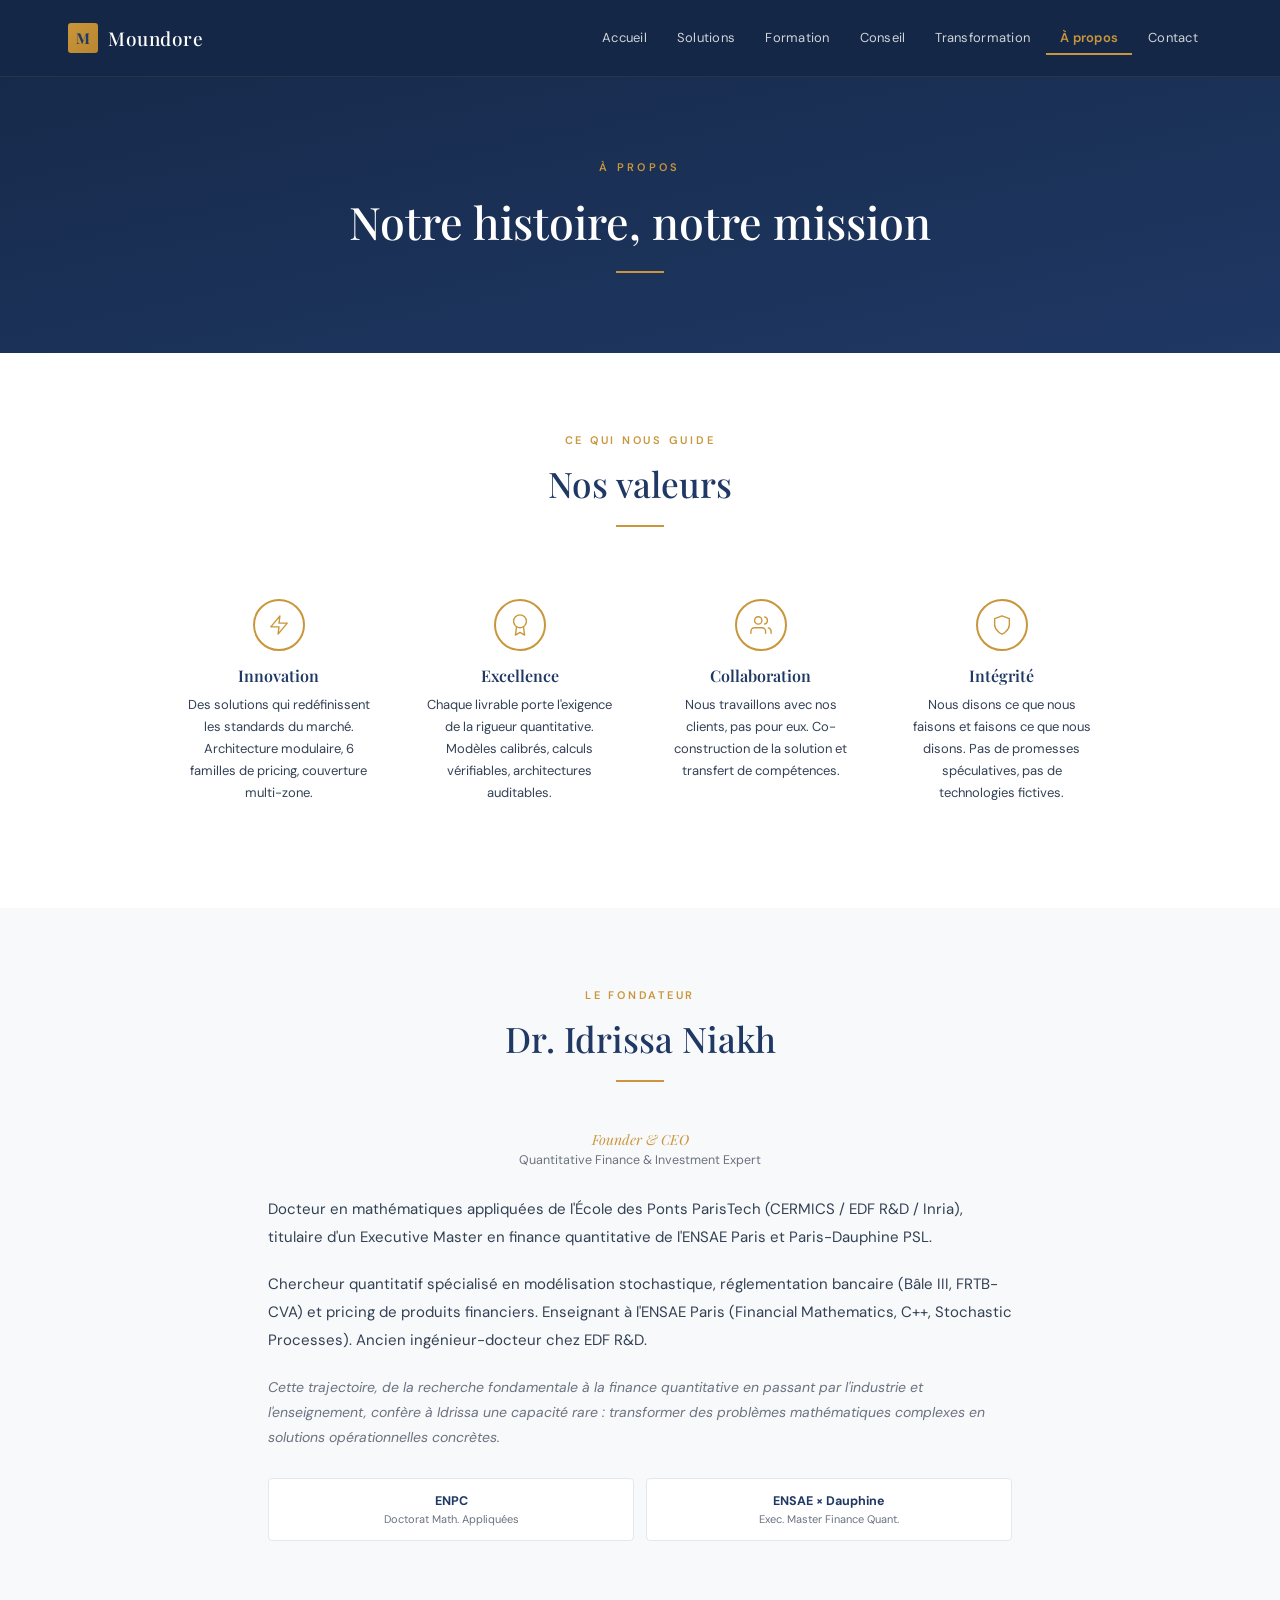
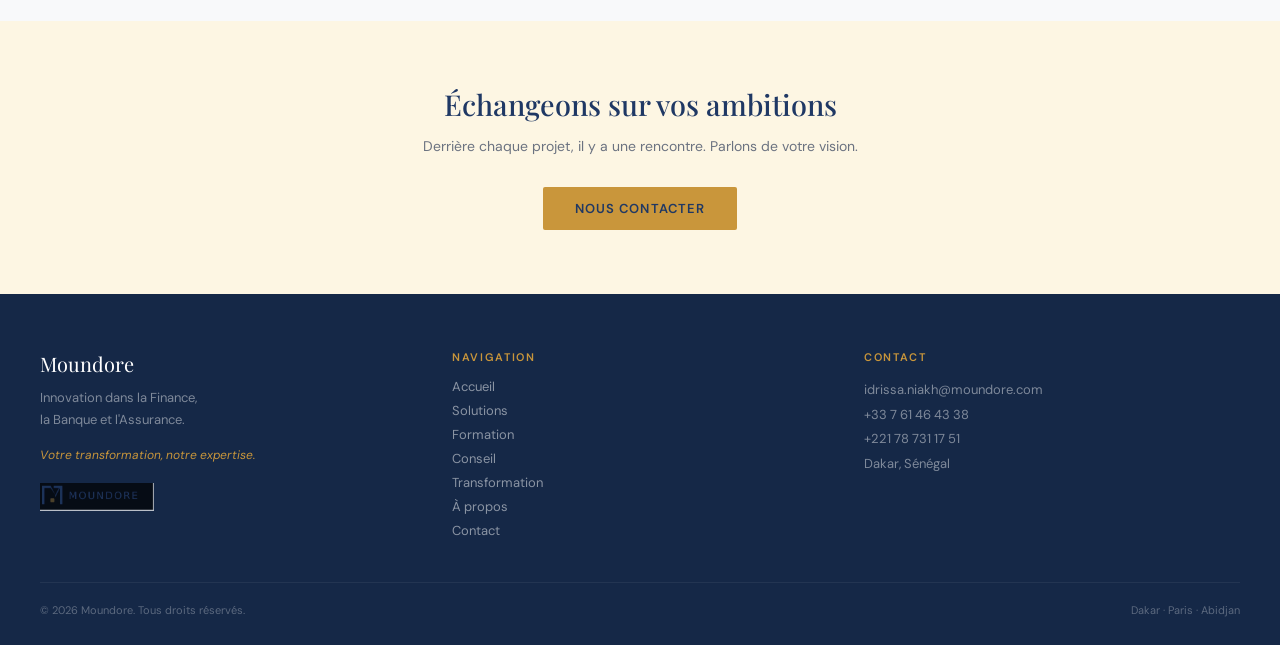
==== apropos.html @ 8e3f872c "Site complet Moundore v1.0" ====
<!DOCTYPE html>
<html lang="fr">
<head>
  <meta charset="UTF-8">
  <meta name="viewport" content="width=device-width, initial-scale=1.0">
  <title>À propos · Moundore</title>
  <meta name="description" content="Moundore : Innovation, Excellence, Collaboration, Intégrité. Fondée par le Dr. Idrissa Niakh, expert en finance quantitative.">
  <link rel="icon" type="image/png" href="assets/moundore_icon.png">
  <link rel="stylesheet" href="css/style.css">
</head>
<body>

<nav class="nav nav--solid"><div class="nav__inner"><a href="index.html" class="nav__logo"><div class="nav__m">M</div><span class="nav__name">Moundore</span></a><div class="nav__links"><a href="index.html" class="nav__link">Accueil</a><a href="solutions.html" class="nav__link">Solutions</a><a href="formation.html" class="nav__link">Formation</a><a href="conseil.html" class="nav__link">Conseil</a><a href="transformation.html" class="nav__link">Transformation</a><a href="apropos.html" class="nav__link nav__link--active">À propos</a><a href="contact.html" class="nav__link">Contact</a></div><button class="nav__hamburger" aria-label="Menu">☰</button></div><div class="nav__mobile" style="display:none"><a href="index.html" class="nav__mobile-link">Accueil</a><a href="solutions.html" class="nav__mobile-link">Solutions</a><a href="formation.html" class="nav__mobile-link">Formation</a><a href="conseil.html" class="nav__mobile-link">Conseil</a><a href="transformation.html" class="nav__mobile-link">Transformation</a><a href="apropos.html" class="nav__mobile-link nav__mobile-link--active">À propos</a><a href="contact.html" class="nav__mobile-link">Contact</a></div></nav>

<section class="page-hero">
  <div class="reveal"><div class="page-hero__label">À propos</div></div>
  <div class="reveal reveal--d1"><h1 class="page-hero__title">Notre histoire, notre mission</h1></div>
  <div class="reveal reveal--d2"><div class="gold-line"></div></div>
</section>

<!-- VALEURS -->
<section class="section section--white">
  <div class="container--md">
    <div class="reveal"><div class="sh sh--center"><div class="sh__label">Ce qui nous guide</div><h2 class="sh__title">Nos valeurs</h2><div class="sh__line"></div></div></div>
    <div class="grid grid--valeurs">
      <div class="reveal"><div class="valeur"><div class="valeur__circle"><svg viewBox="0 0 24 24" fill="none" stroke="currentColor" stroke-width="1.5" stroke-linecap="round" stroke-linejoin="round"><polygon points="13 2 3 14 12 14 11 22 21 10 12 10 13 2"/></svg></div><h3 class="valeur__name">Innovation</h3><p class="valeur__text">Des solutions qui redéfinissent les standards du marché. Architecture modulaire, 6 familles de pricing, couverture multi-zone.</p></div></div>
      <div class="reveal reveal--d1"><div class="valeur"><div class="valeur__circle"><svg viewBox="0 0 24 24" fill="none" stroke="currentColor" stroke-width="1.5" stroke-linecap="round" stroke-linejoin="round"><circle cx="12" cy="8" r="7"/><polyline points="8.21 13.89 7 23 12 20 17 23 15.79 13.88"/></svg></div><h3 class="valeur__name">Excellence</h3><p class="valeur__text">Chaque livrable porte l'exigence de la rigueur quantitative. Modèles calibrés, calculs vérifiables, architectures auditables.</p></div></div>
      <div class="reveal reveal--d2"><div class="valeur"><div class="valeur__circle"><svg viewBox="0 0 24 24" fill="none" stroke="currentColor" stroke-width="1.5" stroke-linecap="round" stroke-linejoin="round"><path d="M17 21v-2a4 4 0 00-4-4H5a4 4 0 00-4 4v2"/><circle cx="9" cy="7" r="4"/><path d="M23 21v-2a4 4 0 00-3-3.87M16 3.13a4 4 0 010 7.75"/></svg></div><h3 class="valeur__name">Collaboration</h3><p class="valeur__text">Nous travaillons avec nos clients, pas pour eux. Co-construction de la solution et transfert de compétences.</p></div></div>
      <div class="reveal reveal--d3"><div class="valeur"><div class="valeur__circle"><svg viewBox="0 0 24 24" fill="none" stroke="currentColor" stroke-width="1.5" stroke-linecap="round" stroke-linejoin="round"><path d="M12 22s8-4 8-10V5l-8-3-8 3v7c0 6 8 10 8 10z"/></svg></div><h3 class="valeur__name">Intégrité</h3><p class="valeur__text">Nous disons ce que nous faisons et faisons ce que nous disons. Pas de promesses spéculatives, pas de technologies fictives.</p></div></div>
    </div>
  </div>
</section>

<!-- FONDATEUR -->
<section class="section section--off-white">
  <div class="container--sm">
    <div class="reveal"><div class="sh sh--center"><div class="sh__label">Le fondateur</div><h2 class="sh__title">Dr. Idrissa Niakh</h2><div class="sh__line"></div></div></div>
    <div class="reveal reveal--d1 text-center mb-28">
      <div class="founder__role">Founder & CEO</div>
      <div class="founder__sub">Quantitative Finance & Investment Expert</div>
    </div>
    <div class="reveal reveal--d2">
      <p class="text-body mb-20">Docteur en mathématiques appliquées de l'École des Ponts ParisTech (CERMICS / EDF R&D / Inria), titulaire d'un Executive Master en finance quantitative de l'ENSAE Paris et Paris-Dauphine PSL.</p>
    </div>
    <div class="reveal reveal--d3">
      <p class="text-body mb-20">Chercheur quantitatif spécialisé en modélisation stochastique, réglementation bancaire (Bâle III, FRTB-CVA) et pricing de produits financiers. Enseignant à l'ENSAE Paris (Financial Mathematics, C++, Stochastic Processes). Ancien ingénieur-docteur chez EDF R&D.</p>
    </div>
    <div class="reveal reveal--d4">
      <p class="text-body--sm text-italic mb-28">Cette trajectoire, de la recherche fondamentale à la finance quantitative en passant par l'industrie et l'enseignement, confère à Idrissa une capacité rare : transformer des problèmes mathématiques complexes en solutions opérationnelles concrètes.</p>
    </div>
    <div class="reveal reveal--d5">
      <div class="grid grid--credentials">
        <div class="cred-box"><div class="cred-box__label">ENPC</div><div class="cred-box__detail">Doctorat Math. Appliquées</div></div>
        <div class="cred-box"><div class="cred-box__label">ENSAE × Dauphine</div><div class="cred-box__detail">Exec. Master Finance Quant.</div></div>
      </div>
    </div>
  </div>
</section>

<!-- CTA -->
<section class="cta-band"><div class="reveal"><h2 class="cta-band__title">Échangeons sur vos ambitions</h2><p class="cta-band__text">Derrière chaque projet, il y a une rencontre. Parlons de votre vision.</p><a href="contact.html" class="btn btn--gold">Nous contacter</a></div></section>

<footer class="footer"><div class="footer__grid"><div><div class="footer__brand">Moundore</div><p class="footer__desc">Innovation dans la Finance,<br>la Banque et l'Assurance.</p><div class="footer__tagline">Votre transformation, notre expertise.</div><div class="footer__logo"><img src="assets/moundore_logo.png" alt="Moundore"></div></div><div><div class="footer__heading">Navigation</div><a href="index.html" class="footer__link">Accueil</a><a href="solutions.html" class="footer__link">Solutions</a><a href="formation.html" class="footer__link">Formation</a><a href="conseil.html" class="footer__link">Conseil</a><a href="transformation.html" class="footer__link">Transformation</a><a href="apropos.html" class="footer__link">À propos</a><a href="contact.html" class="footer__link">Contact</a></div><div><div class="footer__heading">Contact</div><p class="footer__contact">idrissa.niakh@moundore.com<br>+33 7 61 46 43 38<br>+221 78 731 17 51<br>Dakar, Sénégal</p></div></div><div class="footer__bottom"><span>© 2026 Moundore. Tous droits réservés.</span><span>Dakar · Paris · Abidjan</span></div></footer>

<script src="js/main.js"></script>
</body>
</html>
---- css/style.css ----
/* ═══════════════════════════════════════
   MOUNDORE — www.moundore.com
   Production CSS v1.0
   ═══════════════════════════════════════ */

@import url('https://fonts.googleapis.com/css2?family=DM+Sans:ital,wght@0,300;0,400;0,500;0,600;0,700;1,400&family=Playfair+Display:ital,wght@0,400;0,500;0,600;0,700;1,400&display=swap');

/* ─── Variables ─── */
:root {
  --navy: #1F3864;
  --navy-dark: #152847;
  --navy-light: #2A4A7F;
  --accent: #2E75B6;
  --gold: #C9963B;
  --gold-light: #FDF6E3;
  --gold-hover: #B8862F;
  --white: #FFFFFF;
  --off-white: #F8F9FA;
  --grey: #6B7280;
  --grey-light: #E5E7EB;
  --text: #334155;
  --font-display: 'Playfair Display', Georgia, serif;
  --font-body: 'DM Sans', 'Segoe UI', system-ui, sans-serif;
}

/* ─── Reset ─── */
*, *::before, *::after { margin: 0; padding: 0; box-sizing: border-box; }
html { scroll-behavior: smooth; }
body {
  font-family: var(--font-body);
  color: var(--navy);
  background: var(--white);
  -webkit-font-smoothing: antialiased;
  -moz-osx-font-smoothing: grayscale;
}
img { max-width: 100%; display: block; }
a { text-decoration: none; color: inherit; }
button { font-family: var(--font-body); }

/* ─── Layout ─── */
.container { max-width: 1200px; margin: 0 auto; padding: 0 28px; }
.container--sm { max-width: 800px; margin: 0 auto; padding: 0 28px; }
.container--md { max-width: 1000px; margin: 0 auto; padding: 0 28px; }
.container--lg { max-width: 1100px; margin: 0 auto; padding: 0 28px; }

/* ─── Navbar ─── */
.nav {
  position: fixed; top: 0; left: 0; right: 0; z-index: 1000;
  background: rgba(31,56,100,0);
  backdrop-filter: none;
  transition: all 0.4s ease;
  border-bottom: 1px solid transparent;
}
.nav--scrolled, .nav--solid {
  background: rgba(21,40,71,0.97);
  backdrop-filter: blur(12px);
  border-bottom: 1px solid rgba(201,150,59,0.12);
}
.nav__inner {
  max-width: 1200px; margin: 0 auto; padding: 0 28px;
  display: flex; align-items: center; justify-content: space-between;
  height: 76px; transition: height 0.3s ease;
}
.nav--scrolled .nav__inner { height: 60px; }
.nav__logo {
  display: flex; align-items: center; gap: 10px;
  cursor: pointer; text-decoration: none;
}
.nav__m {
  width: 30px; height: 30px;
  background: linear-gradient(135deg, var(--gold), var(--gold-hover));
  border-radius: 3px;
  display: flex; align-items: center; justify-content: center;
  font-size: 15px; font-weight: 700; color: var(--navy);
  font-family: var(--font-display);
}
.nav__name {
  font-family: var(--font-display); font-size: 19px; font-weight: 500;
  color: var(--white); letter-spacing: 0.03em;
}
.nav__links { display: flex; gap: 2px; align-items: center; }
.nav__link {
  background: none; border: none; cursor: pointer;
  padding: 7px 14px; font-size: 13px; font-weight: 400;
  color: rgba(255,255,255,0.8);
  font-family: var(--font-body); letter-spacing: 0.02em;
  border-bottom: 2px solid transparent;
  transition: all 0.3s ease;
}
.nav__link:hover { color: var(--white); }
.nav__link--active { font-weight: 600; color: var(--gold); border-bottom-color: var(--gold); }
.nav__hamburger {
  display: none; background: none; border: none;
  cursor: pointer; color: var(--white); font-size: 22px; padding: 8px;
}
.nav__mobile {
  position: fixed; top: 60px; left: 0; right: 0; bottom: 0;
  background: var(--navy-dark); z-index: 999;
  display: flex; flex-direction: column; align-items: center;
  justify-content: center; gap: 24px;
}
.nav__mobile-link {
  background: none; border: none; font-size: 20px;
  color: var(--white); font-family: var(--font-display); cursor: pointer;
}
.nav__mobile-link--active { color: var(--gold); }

/* ─── Scroll Reveal ─── */
.reveal {
  opacity: 0; transform: translateY(28px);
  transition: opacity 0.7s cubic-bezier(.22,1,.36,1), transform 0.7s cubic-bezier(.22,1,.36,1);
}
.reveal--visible { opacity: 1; transform: translateY(0); }
.reveal--d1 { transition-delay: 0.07s; }
.reveal--d2 { transition-delay: 0.14s; }
.reveal--d3 { transition-delay: 0.21s; }
.reveal--d4 { transition-delay: 0.28s; }
.reveal--d5 { transition-delay: 0.35s; }
.reveal--d6 { transition-delay: 0.42s; }

/* ─── Section ─── */
.section { padding: 80px 28px; }
.section--navy { background: linear-gradient(168deg, var(--navy), var(--navy-dark)); }
.section--off-white { background: var(--off-white); }
.section--white { background: var(--white); }
.section--gold-light { background: var(--gold-light); }

/* ─── Section Head ─── */
.sh { margin-bottom: 48px; }
.sh--center { text-align: center; }
.sh--left { text-align: left; }
.sh__label {
  font-size: 11px; font-weight: 600; letter-spacing: 0.25em;
  text-transform: uppercase; color: var(--gold); margin-bottom: 14px;
}
.sh__title {
  font-family: var(--font-display);
  font-size: clamp(1.5rem, 3vw, 2.2rem);
  font-weight: 500; color: var(--navy);
  margin: 0 0 18px; line-height: 1.3;
}
.sh--light .sh__title { color: var(--white); }
.sh__line { width: 48px; height: 2px; background: var(--gold); }
.sh--center .sh__line { margin: 0 auto; }

/* ─── Gold Line ─── */
.gold-line { width: 48px; height: 2px; background: var(--gold); margin: 0 auto; }

/* ─── Button ─── */
.btn {
  display: inline-block; padding: 13px 32px;
  font-size: 13px; font-weight: 600; font-family: var(--font-body);
  letter-spacing: 0.08em; text-transform: uppercase;
  border-radius: 2px; cursor: pointer;
  transition: all 0.3s ease; border: none;
  text-align: center;
}
.btn:hover { transform: translateY(-1px); box-shadow: 0 4px 20px rgba(201,150,59,0.2); }
.btn--gold { background: var(--gold); color: var(--navy); }
.btn--gold:hover { background: var(--gold-hover); }
.btn--outline { background: transparent; color: var(--white); border: 1.5px solid var(--gold); }
.btn--navy { background: transparent; color: var(--navy); border: 1.5px solid var(--navy); }
.btn--full { width: 100%; }

/* ─── Grid ─── */
.grid { display: grid; gap: 20px; }
.grid--4 { grid-template-columns: repeat(auto-fit, minmax(240px, 1fr)); }
.grid--3 { grid-template-columns: repeat(auto-fit, minmax(280px, 1fr)); }
.grid--3sm { grid-template-columns: repeat(auto-fit, minmax(250px, 1fr)); }
.grid--2 { grid-template-columns: 1fr 1fr; gap: 56px; }
.grid--2eq { grid-template-columns: 1fr 1fr; gap: 16px; }
.grid--zones { grid-template-columns: repeat(auto-fit, minmax(200px, 1fr)); gap: 16px; }
.grid--parcours { grid-template-columns: repeat(auto-fit, minmax(240px, 1fr)); gap: 14px; }
.grid--6blocs { grid-template-columns: repeat(auto-fit, minmax(320px, 1fr)); gap: 18px; }
.grid--services { grid-template-columns: repeat(auto-fit, minmax(240px, 1fr)); gap: 16px; }
.grid--pipeline { grid-template-columns: repeat(auto-fit, minmax(170px, 1fr)); gap: 0; }
.grid--process { grid-template-columns: repeat(auto-fit, minmax(190px, 1fr)); gap: 0; }
.grid--stats { grid-template-columns: repeat(auto-fit, minmax(130px, 1fr)); gap: 36px; }
.grid--clients { grid-template-columns: repeat(auto-fit, minmax(200px, 1fr)); gap: 16px; }
.grid--valeurs { grid-template-columns: repeat(auto-fit, minmax(220px, 1fr)); gap: 20px; }
.grid--credentials { grid-template-columns: repeat(auto-fit, minmax(130px, 1fr)); gap: 12px; }
.grid--contact { grid-template-columns: 1fr 1fr; gap: 56px; }
.grid--align-center { align-items: center; }
.grid--align-end { align-items: end; }

/* ─── Card ─── */
.card {
  background: var(--white); border-radius: 4px; padding: 32px 24px;
  border: 1px solid var(--grey-light);
  height: 100%; display: flex; flex-direction: column;
  transition: all 0.3s ease;
}
.card:hover { border-color: var(--gold); box-shadow: 0 12px 40px rgba(31,56,100,0.1); transform: translateY(-4px); }
.card--clickable { cursor: pointer; }
.card--offwhite { background: var(--off-white); border: none; }
.card--left-gold { border-left: 3px solid var(--gold); background: var(--off-white); border-top: none; border-right: none; border-bottom: none; }
.card--top-gold { border-top: 3px solid var(--gold); background: var(--off-white); border-left: none; border-right: none; border-bottom: none; }
.card--center { text-align: center; }
.card__icon { margin-bottom: 14px; color: var(--gold); width: 28px; height: 28px; }
.card__icon--inline { display: flex; align-items: center; gap: 10px; margin-bottom: 12px; }
.card__icon--inline svg { width: 22px; height: 22px; }
.card__title {
  font-family: var(--font-display); font-size: 17px; font-weight: 600;
  color: var(--navy); margin-bottom: 10px;
}
.card__text { font-size: 13.5px; color: var(--text); line-height: 1.75; flex: 1; }
.card__link {
  margin-top: 16px; display: flex; align-items: center; gap: 6px;
  font-size: 12px; font-weight: 600; color: var(--accent); letter-spacing: 0.04em;
}
.card__link svg { width: 14px; height: 14px; }

/* ─── Hero ─── */
.hero {
  min-height: 100vh; display: flex; flex-direction: column;
  align-items: center; justify-content: center; text-align: center;
  background: linear-gradient(168deg, var(--navy-dark) 0%, var(--navy) 50%, var(--navy-light) 100%);
  position: relative; overflow: hidden; padding: 120px 28px 80px;
}
.hero__circle1 {
  position: absolute; top: -180px; right: -180px; width: 500px; height: 500px;
  border-radius: 50%; border: 1px solid rgba(201,150,59,0.06);
}
.hero__circle2 {
  position: absolute; bottom: -80px; left: -80px; width: 320px; height: 320px;
  border-radius: 50%; border: 1px solid rgba(201,150,59,0.04);
}
.hero__glow {
  position: absolute; top: 50%; left: 50%; transform: translate(-50%,-50%);
  width: 700px; height: 700px; border-radius: 50%;
  background: radial-gradient(circle, rgba(201,150,59,0.03) 0%, transparent 70%);
}
.hero__m {
  width: 64px; height: 64px;
  background: linear-gradient(135deg, var(--gold), var(--gold-hover));
  border-radius: 6px;
  display: flex; align-items: center; justify-content: center;
  font-size: 32px; font-weight: 700; color: var(--navy);
  font-family: var(--font-display);
  margin: 0 auto 28px;
  box-shadow: 0 8px 28px rgba(201,150,59,0.25);
}
.hero__title {
  font-family: var(--font-display);
  font-size: clamp(2.2rem, 5vw, 3.4rem);
  font-weight: 500; color: var(--white);
  line-height: 1.2; margin: 0 0 10px;
}
.hero__tagline {
  font-family: var(--font-display);
  font-size: clamp(1rem, 2.2vw, 1.5rem);
  font-style: italic; color: rgba(255,255,255,0.85);
  margin: 0 0 24px;
}
.hero__axes {
  font-size: clamp(0.75rem, 1.2vw, 0.9rem);
  letter-spacing: 0.25em; text-transform: uppercase;
  color: var(--gold); font-weight: 500; margin: 0 0 40px;
}
.hero__axes-sep { color: rgba(255,255,255,0.2); margin: 0 6px; }

/* Page Hero (subpages) */
.page-hero {
  padding: 160px 28px 80px;
  background: linear-gradient(168deg, var(--navy-dark), var(--navy));
  text-align: center;
}
.page-hero__label {
  font-size: 11px; letter-spacing: 0.3em; text-transform: uppercase;
  color: var(--gold); margin-bottom: 18px; font-weight: 600;
}
.page-hero__title {
  font-family: var(--font-display);
  font-size: clamp(2rem, 4vw, 2.8rem);
  color: var(--white); font-weight: 500; margin-bottom: 20px;
}
.page-hero__text {
  color: rgba(255,255,255,0.7); font-size: 15px;
  max-width: 600px; margin: 20px auto 0;
  line-height: 1.8; font-weight: 300;
}

/* ─── Stat Counter ─── */
.stat { text-align: center; }
.stat__value {
  font-family: var(--font-display);
  font-size: clamp(2rem, 4vw, 2.8rem);
  font-weight: 600; color: var(--gold);
}
.stat__label {
  font-size: 12px; color: var(--grey);
  letter-spacing: 0.08em; text-transform: uppercase;
  font-weight: 500; margin-top: 6px;
}

/* ─── Zone Card ─── */
.zone-card {
  padding: 24px 20px; border: 1px solid rgba(201,150,59,0.2);
  border-radius: 4px; text-align: center;
  height: 100%; display: flex; flex-direction: column; justify-content: flex-start;
}
.zone-card__title {
  font-family: var(--font-display); font-size: 17px;
  color: var(--gold); font-weight: 600; margin-bottom: 8px;
}
.zone-card__text {
  font-size: 12.5px; color: rgba(255,255,255,0.55); line-height: 1.6;
}

/* ─── Parcours Item ─── */
.parcours-item {
  padding: 18px 20px; background: var(--off-white); border-radius: 4px;
  border-left: 3px solid var(--gold);
  display: flex; align-items: center; gap: 12px; height: 100%;
}
.parcours-item__num {
  font-size: 11px; font-weight: 700; color: var(--gold); min-width: 24px;
}
.parcours-item__name { font-size: 13.5px; color: var(--navy); font-weight: 500; }

/* ─── Check List ─── */
.checklist { display: flex; flex-direction: column; gap: 10px; }
.checklist-item {
  display: flex; align-items: center; gap: 10px;
  padding: 10px 16px; background: var(--white); border-radius: 4px;
  border: 1px solid var(--grey-light);
}
.checklist-item--offwhite { background: var(--off-white); }
.checklist-item svg { width: 16px; height: 16px; color: var(--gold); flex-shrink: 0; }
.checklist-item span { font-size: 13.5px; color: var(--navy); font-weight: 500; }

/* Check items in cards */
.check-items { display: flex; flex-direction: column; gap: 8px; }
.check-item { display: flex; align-items: center; gap: 8px; }
.check-item svg { width: 14px; height: 14px; color: var(--accent); flex-shrink: 0; }
.check-item span { font-size: 13.5px; color: var(--text); }

/* ─── Pipeline Step ─── */
.pipeline-step {
  padding: 24px 18px; height: 100%; text-align: center;
  border-right: 1px solid var(--grey-light);
}
.pipeline-step:last-child { border-right: none; }
.pipeline-step__num {
  font-family: var(--font-display); font-size: 28px;
  font-weight: 600; color: var(--gold); margin-bottom: 8px;
}
.pipeline-step__title { font-size: 14px; font-weight: 600; color: var(--navy); margin-bottom: 8px; }
.pipeline-step__text { font-size: 12.5px; color: var(--grey); line-height: 1.6; }

/* Process step (accueil) */
.process-step {
  padding: 28px 20px; height: 100%; text-align: center;
  border-right: 1px solid var(--grey-light);
}
.process-step:last-child { border-right: none; }
.process-step__num {
  font-family: var(--font-display); font-size: 32px;
  font-weight: 600; color: var(--gold); margin-bottom: 10px;
}
.process-step__title { font-size: 15px; font-weight: 600; color: var(--navy); margin-bottom: 8px; }
.process-step__text { font-size: 13px; color: var(--grey); line-height: 1.65; }

/* ─── Client Card ─── */
.client-card {
  padding: 28px 22px; background: var(--off-white); border-radius: 4px;
  height: 100%; border-top: 3px solid var(--gold);
}
.client-card__title {
  font-size: 22px; font-weight: 700; color: var(--navy);
  font-family: var(--font-display); margin-bottom: 4px;
}
.client-card__sub {
  font-size: 11px; color: var(--accent); font-weight: 500;
  margin-bottom: 12px; letter-spacing: 0.02em;
}
.client-card__text { font-size: 13px; color: var(--text); line-height: 1.65; }

/* ─── Credential Box ─── */
.cred-box {
  padding: 14px 12px; background: var(--white); border-radius: 4px;
  border: 1px solid var(--grey-light); text-align: center;
}
.cred-box--offwhite { background: var(--off-white); }
.cred-box__label { font-size: 12.5px; font-weight: 700; color: var(--navy); margin-bottom: 3px; }
.cred-box__detail { font-size: 11px; color: var(--grey); }

/* ─── Service Card ─── */
.service-card {
  background: var(--white); padding: 24px 20px; border-radius: 4px;
  border: 1px solid var(--grey-light); height: 100%;
  display: flex; gap: 12px; align-items: flex-start;
}
.service-card__icon { margin-top: 2px; color: var(--gold); width: 20px; height: 20px; flex-shrink: 0; }
.service-card__title { font-size: 14px; font-weight: 600; color: var(--navy); margin-bottom: 6px; }
.service-card__text { font-size: 12.5px; color: var(--grey); line-height: 1.6; }

/* ─── Philosophy Band ─── */
.philosophy {
  padding: 64px 28px;
  background: linear-gradient(168deg, var(--navy), var(--navy-dark));
  text-align: center;
}
.philosophy__label {
  font-size: 11px; font-weight: 600; letter-spacing: 0.25em;
  text-transform: uppercase; color: var(--gold); margin-bottom: 16px;
}
.philosophy__quote {
  font-family: var(--font-display);
  font-size: clamp(1.1rem, 2vw, 1.5rem);
  color: var(--white); line-height: 1.6; font-style: italic; margin-bottom: 16px;
}
.philosophy__text {
  font-size: 14px; color: rgba(255,255,255,0.6);
  line-height: 1.8; max-width: 540px; margin: 0 auto;
}

/* ─── Valeur Card ─── */
.valeur { text-align: center; padding: 24px 16px; height: 100%; }
.valeur__circle {
  width: 52px; height: 52px; border-radius: 50%;
  border: 2px solid var(--gold);
  display: flex; align-items: center; justify-content: center;
  margin: 0 auto 14px;
}
.valeur__circle svg { width: 22px; height: 22px; color: var(--gold); }
.valeur__name {
  font-family: var(--font-display); font-size: 16px;
  color: var(--navy); margin-bottom: 8px; font-weight: 600;
}
.valeur__text { font-size: 13px; color: var(--text); line-height: 1.7; }

/* ─── Founder ─── */
.founder__role {
  font-family: var(--font-display); font-size: 14px;
  font-style: italic; color: var(--gold); margin-bottom: 3px;
}
.founder__sub { font-size: 12.5px; color: var(--grey); }

/* ─── CTA Band ─── */
.cta-band { padding: 64px 28px; background: var(--gold-light); text-align: center; }
.cta-band__title {
  font-family: var(--font-display);
  font-size: clamp(1.3rem, 2.5vw, 1.8rem);
  color: var(--navy); margin-bottom: 12px; font-weight: 500;
}
.cta-band__text {
  color: var(--grey); font-size: 14px;
  max-width: 480px; margin: 0 auto 28px; line-height: 1.7;
}

/* ─── Contact Form ─── */
.form__group { margin-bottom: 16px; }
.form__label {
  font-size: 12px; font-weight: 600; color: var(--grey);
  display: block; margin-bottom: 6px; letter-spacing: 0.04em;
}
.form__input, .form__textarea {
  width: 100%; padding: 11px 14px;
  border: 1px solid var(--grey-light); border-radius: 4px;
  font-size: 14px; font-family: var(--font-body);
  color: var(--navy); outline: none;
  transition: border-color 0.3s ease;
}
.form__input:focus, .form__textarea:focus { border-color: var(--gold); }
.form__textarea { resize: vertical; }
.form__success {
  padding: 40px; background: var(--gold-light);
  border-radius: 8px; text-align: center; display: none;
}
.form__success--visible { display: block; }
.form__success h3 {
  font-family: var(--font-display); font-size: 20px;
  color: var(--navy); margin-top: 16px;
}
.form__success p { font-size: 14px; color: var(--grey); margin-top: 8px; }

/* Contact info */
.contact-item {
  display: flex; align-items: center; gap: 12px;
  padding: 11px 0; border-bottom: 1px solid var(--grey-light);
}
.contact-item__icon {
  width: 36px; height: 36px; border-radius: 50%;
  background: var(--off-white);
  display: flex; align-items: center; justify-content: center; flex-shrink: 0;
}
.contact-item__icon svg { width: 16px; height: 16px; color: var(--gold); }
.contact-item__label { font-size: 13.5px; color: var(--text); }

.contact-demo {
  background: var(--gold-light); padding: 28px 22px; border-radius: 4px;
  border-left: 4px solid var(--gold); margin-top: 28px;
}
.contact-demo h4 {
  font-family: var(--font-display); font-size: 15px;
  color: var(--navy); margin-bottom: 8px; font-weight: 600;
}
.contact-demo p { font-size: 13px; color: var(--text); line-height: 1.65; }

/* ─── Footer ─── */
.footer { background: var(--navy-dark); padding: 56px 28px 28px; }
.footer__grid {
  max-width: 1200px; margin: 0 auto;
  display: grid; grid-template-columns: repeat(auto-fit, minmax(200px, 1fr)); gap: 36px;
}
.footer__brand {
  font-family: var(--font-display); font-size: 20px;
  color: var(--white); margin-bottom: 10px;
}
.footer__desc { font-size: 13px; line-height: 1.7; color: rgba(255,255,255,0.45); }
.footer__tagline { margin-top: 16px; font-size: 12px; color: var(--gold); font-style: italic; }
.footer__heading {
  font-size: 11px; font-weight: 600; letter-spacing: 0.15em;
  text-transform: uppercase; color: var(--gold); margin-bottom: 14px;
}
.footer__link {
  font-size: 13px; margin-bottom: 7px; cursor: pointer;
  color: rgba(255,255,255,0.5); transition: color 0.2s;
  display: block;
}
.footer__link:hover { color: rgba(255,255,255,0.8); }
.footer__contact { font-size: 13px; line-height: 1.9; color: rgba(255,255,255,0.45); }
.footer__bottom {
  max-width: 1200px; margin: 36px auto 0; padding-top: 20px;
  border-top: 1px solid rgba(255,255,255,0.06);
  display: flex; justify-content: space-between;
  font-size: 11px; color: rgba(255,255,255,0.3); flex-wrap: wrap; gap: 8px;
}
.footer__logo { margin-top: 20px; }
.footer__logo img { height: 28px; opacity: 0.7; }

/* ─── Utility ─── */
.text-center { text-align: center; }
.text-left { text-align: left; }
.text-body { font-size: 15px; line-height: 1.85; color: var(--text); }
.text-body--sm { font-size: 14px; line-height: 1.8; color: var(--grey); }
.text-body--light { color: rgba(255,255,255,0.65); font-size: 14.5px; max-width: 580px; margin: 0 auto; line-height: 1.8; }
.text-italic { font-style: italic; }
.text-navy { color: var(--navy); }
.text-gold { color: var(--gold); }
.text-white { color: var(--white); }
.mb-0 { margin-bottom: 0; }
.mb-12 { margin-bottom: 12px; }
.mb-16 { margin-bottom: 16px; }
.mb-20 { margin-bottom: 20px; }
.mb-24 { margin-bottom: 24px; }
.mb-28 { margin-bottom: 28px; }
.mb-32 { margin-bottom: 32px; }
.mb-40 { margin-bottom: 40px; }
.mt-28 { margin-top: 28px; }
.mt-32 { margin-top: 32px; }
.mx-auto { margin-left: auto; margin-right: auto; }
.max-w-sm { max-width: 460px; }
.max-w-md { max-width: 580px; }
.max-w-lg { max-width: 660px; }
.d-none { display: none; }

/* ─── Diff row (Pourquoi Moundore style) ─── */
.diff-item {
  padding: 24px 0; padding-left: 24px;
  border-left: 3px solid var(--gold); height: 100%;
}
.diff-item__title {
  font-family: var(--font-display); font-size: 17px;
  font-weight: 600; color: var(--navy); margin-bottom: 10px;
}
.diff-item__text { font-size: 14px; color: var(--text); line-height: 1.75; }

/* ─── Responsive ─── */
@media (max-width: 768px) {
  .nav__links { display: none; }
  .nav__hamburger { display: block; }
  .grid--2, .grid--contact { grid-template-columns: 1fr; gap: 40px; }
  .grid--2eq { grid-template-columns: 1fr 1fr; }
  .grid--pipeline, .grid--process { grid-template-columns: 1fr 1fr; }
  .pipeline-step, .process-step { border-right: none; border-bottom: 1px solid var(--grey-light); }
  .pipeline-step:last-child, .process-step:last-child { border-bottom: none; }
  .grid--6blocs { grid-template-columns: 1fr; }
  .hero { padding: 100px 20px 60px; }
  .page-hero { padding: 120px 20px 60px; }
  .section { padding: 60px 20px; }
}
@media (max-width: 480px) {
  .grid--4, .grid--clients, .grid--valeurs, .grid--zones { grid-template-columns: 1fr; }
  .grid--2eq { grid-template-columns: 1fr; }
  .grid--pipeline, .grid--process { grid-template-columns: 1fr; }
}
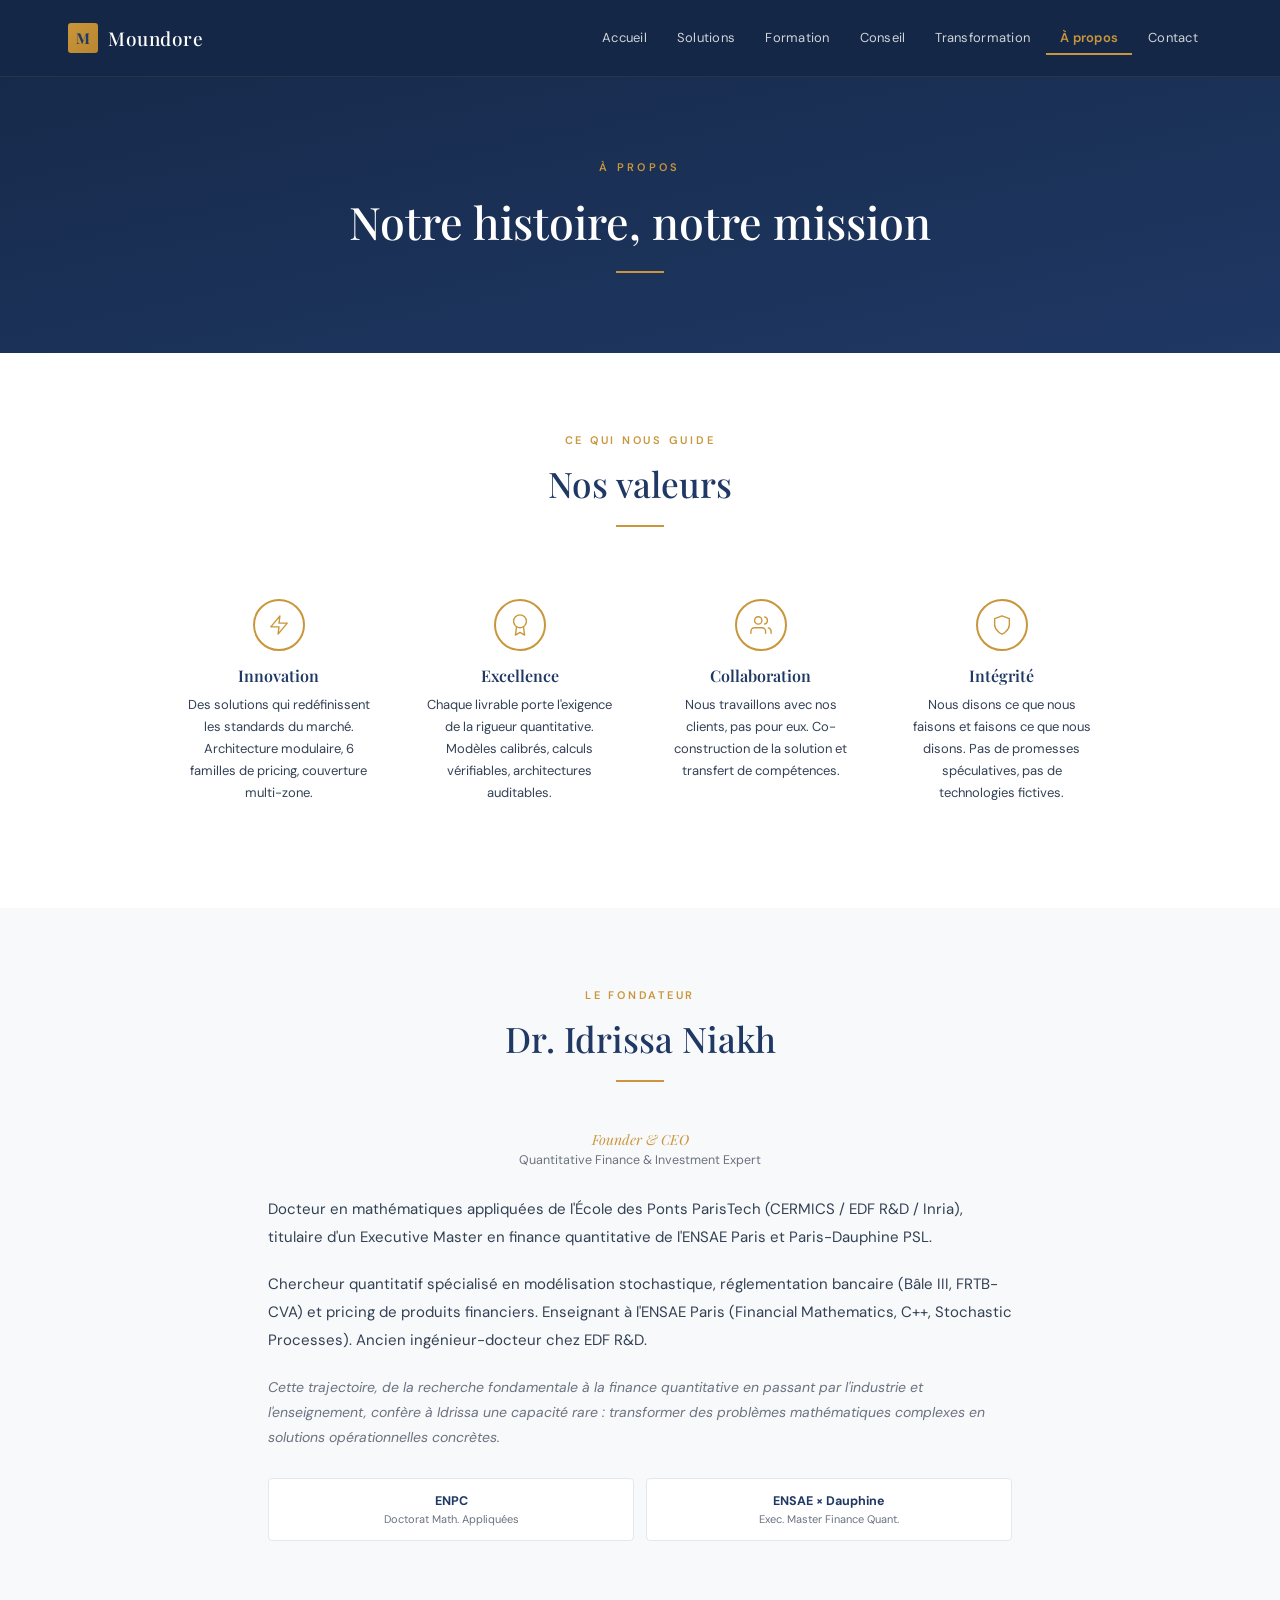
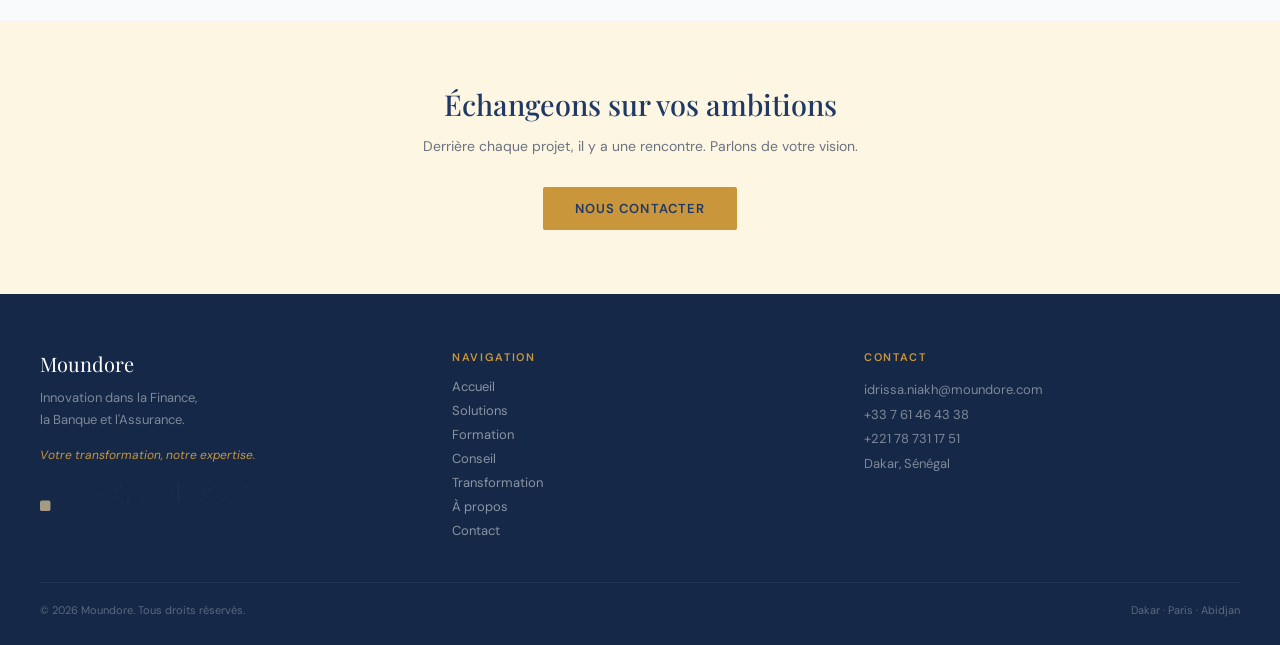
==== commit dcc0fdfd: "Logo fond blanc" ====
--- a/apropos.html
+++ b/apropos.html
@@ -60,7 +60,7 @@
 <!-- CTA -->
 <section class="cta-band"><div class="reveal"><h2 class="cta-band__title">Échangeons sur vos ambitions</h2><p class="cta-band__text">Derrière chaque projet, il y a une rencontre. Parlons de votre vision.</p><a href="contact.html" class="btn btn--gold">Nous contacter</a></div></section>
 
-<footer class="footer"><div class="footer__grid"><div><div class="footer__brand">Moundore</div><p class="footer__desc">Innovation dans la Finance,<br>la Banque et l'Assurance.</p><div class="footer__tagline">Votre transformation, notre expertise.</div><div class="footer__logo"><img src="assets/moundore_logo.png" alt="Moundore"></div></div><div><div class="footer__heading">Navigation</div><a href="index.html" class="footer__link">Accueil</a><a href="solutions.html" class="footer__link">Solutions</a><a href="formation.html" class="footer__link">Formation</a><a href="conseil.html" class="footer__link">Conseil</a><a href="transformation.html" class="footer__link">Transformation</a><a href="apropos.html" class="footer__link">À propos</a><a href="contact.html" class="footer__link">Contact</a></div><div><div class="footer__heading">Contact</div><p class="footer__contact">idrissa.niakh@moundore.com<br>+33 7 61 46 43 38<br>+221 78 731 17 51<br>Dakar, Sénégal</p></div></div><div class="footer__bottom"><span>© 2026 Moundore. Tous droits réservés.</span><span>Dakar · Paris · Abidjan</span></div></footer>
+<footer class="footer"><div class="footer__grid"><div><div class="footer__brand">Moundore</div><p class="footer__desc">Innovation dans la Finance,<br>la Banque et l'Assurance.</p><div class="footer__tagline">Votre transformation, notre expertise.</div><div class="footer__logo"><img src="assets/moundore_logo_white.png" alt="Moundore"></div></div><div><div class="footer__heading">Navigation</div><a href="index.html" class="footer__link">Accueil</a><a href="solutions.html" class="footer__link">Solutions</a><a href="formation.html" class="footer__link">Formation</a><a href="conseil.html" class="footer__link">Conseil</a><a href="transformation.html" class="footer__link">Transformation</a><a href="apropos.html" class="footer__link">À propos</a><a href="contact.html" class="footer__link">Contact</a></div><div><div class="footer__heading">Contact</div><p class="footer__contact">idrissa.niakh@moundore.com<br>+33 7 61 46 43 38<br>+221 78 731 17 51<br>Dakar, Sénégal</p></div></div><div class="footer__bottom"><span>© 2026 Moundore. Tous droits réservés.</span><span>Dakar · Paris · Abidjan</span></div></footer>
 
 <script src="js/main.js"></script>
 </body>
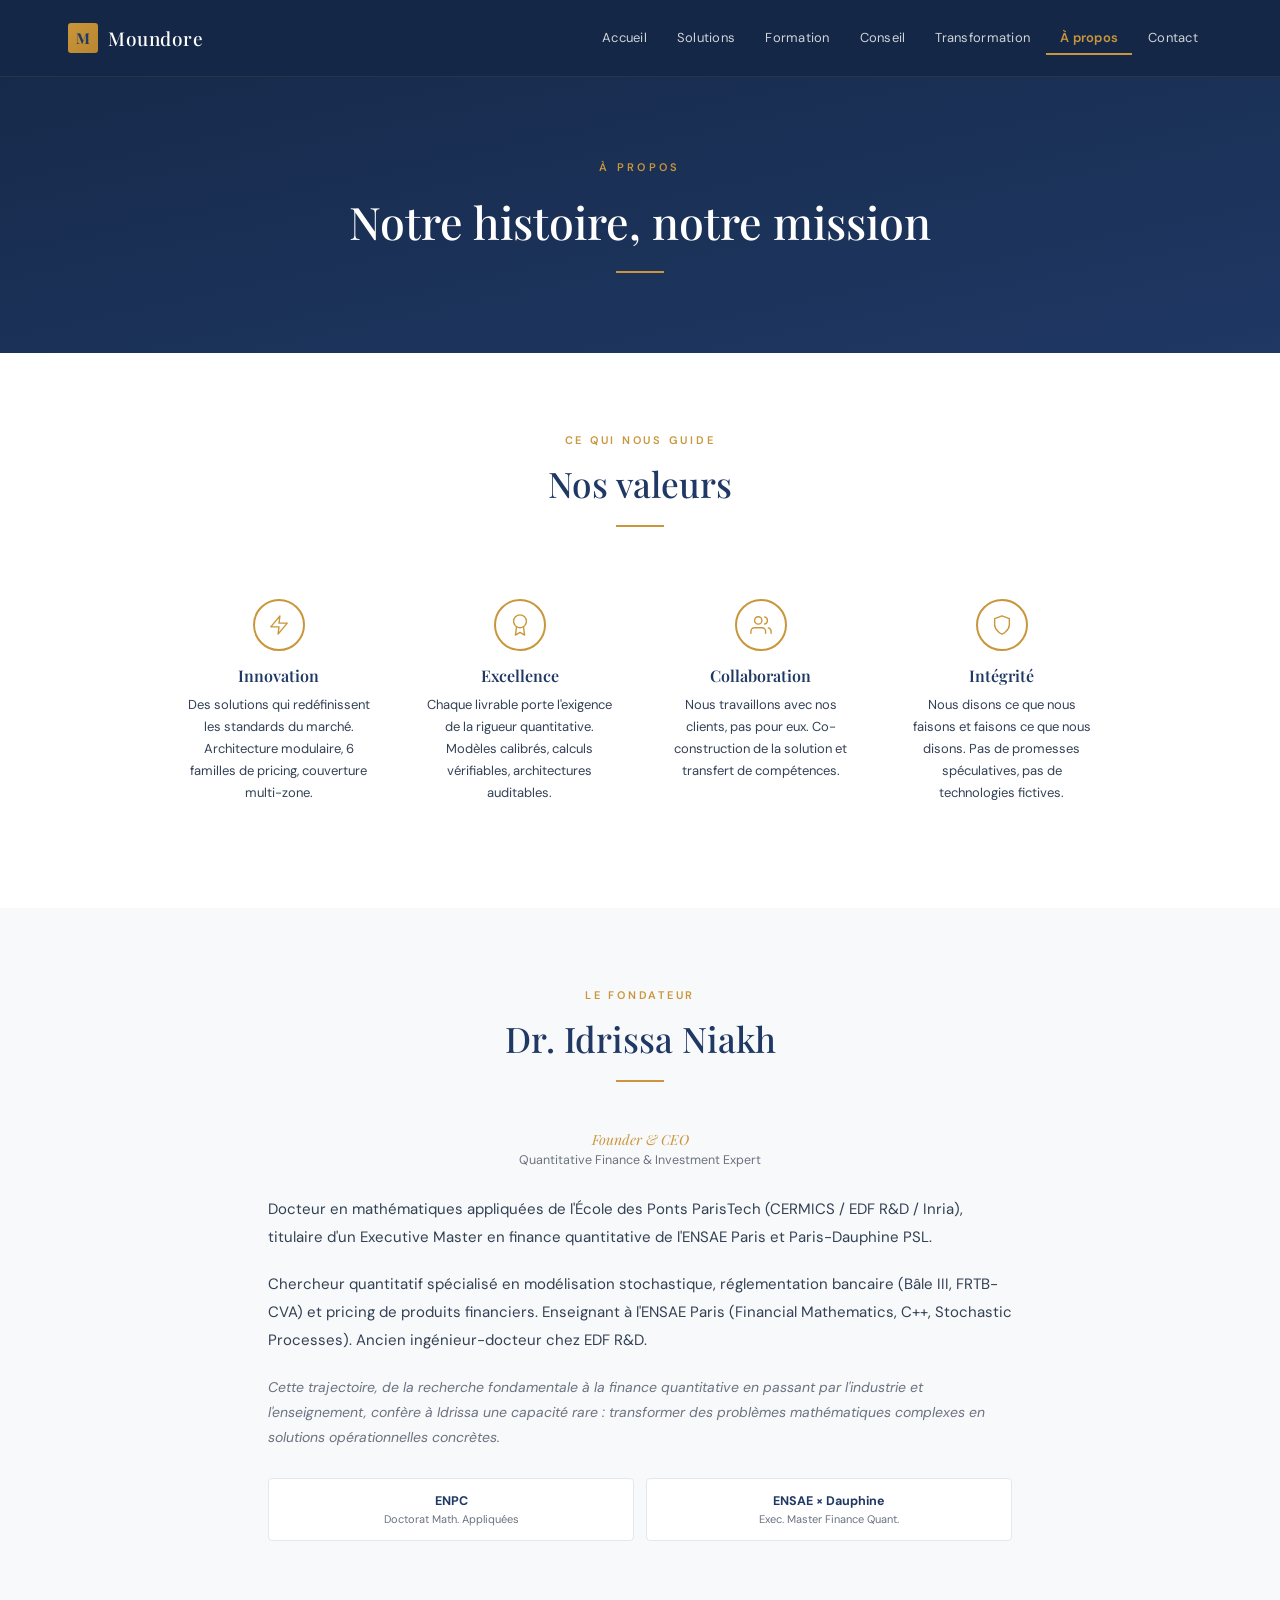
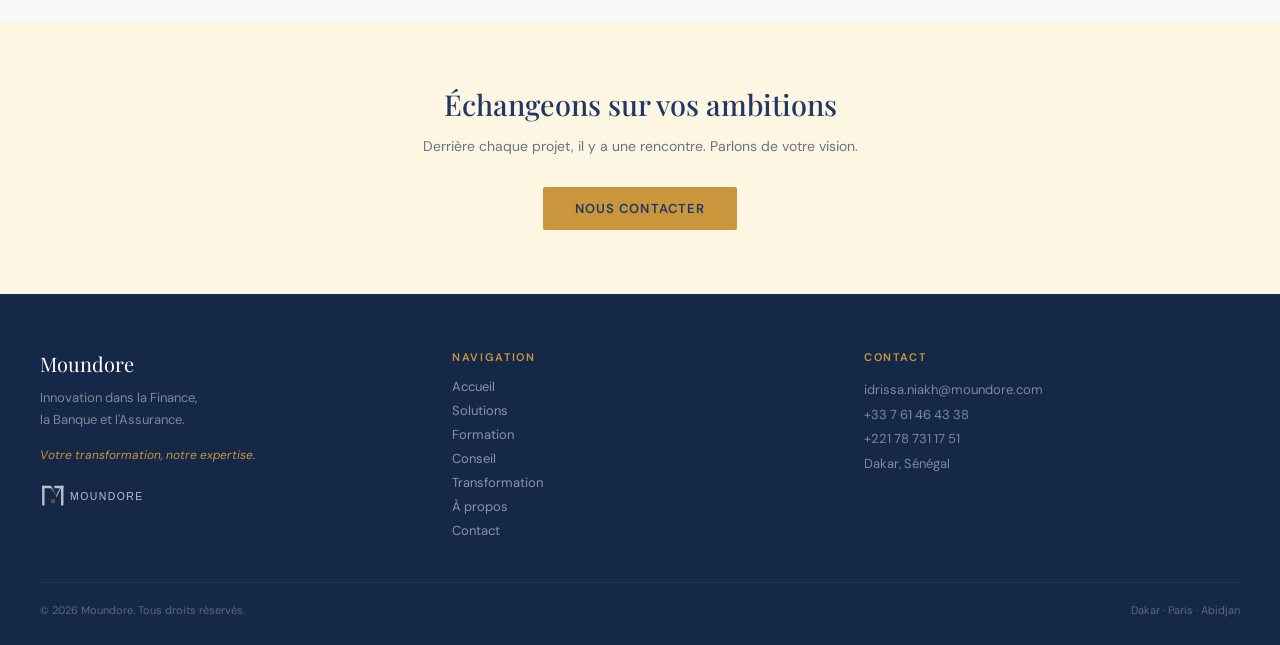
==== commit 208eba45: "SVG Logo" ====
--- a/apropos.html
+++ b/apropos.html
@@ -60,7 +60,7 @@
 <!-- CTA -->
 <section class="cta-band"><div class="reveal"><h2 class="cta-band__title">Échangeons sur vos ambitions</h2><p class="cta-band__text">Derrière chaque projet, il y a une rencontre. Parlons de votre vision.</p><a href="contact.html" class="btn btn--gold">Nous contacter</a></div></section>
 
-<footer class="footer"><div class="footer__grid"><div><div class="footer__brand">Moundore</div><p class="footer__desc">Innovation dans la Finance,<br>la Banque et l'Assurance.</p><div class="footer__tagline">Votre transformation, notre expertise.</div><div class="footer__logo"><img src="assets/moundore_logo_white.png" alt="Moundore"></div></div><div><div class="footer__heading">Navigation</div><a href="index.html" class="footer__link">Accueil</a><a href="solutions.html" class="footer__link">Solutions</a><a href="formation.html" class="footer__link">Formation</a><a href="conseil.html" class="footer__link">Conseil</a><a href="transformation.html" class="footer__link">Transformation</a><a href="apropos.html" class="footer__link">À propos</a><a href="contact.html" class="footer__link">Contact</a></div><div><div class="footer__heading">Contact</div><p class="footer__contact">idrissa.niakh@moundore.com<br>+33 7 61 46 43 38<br>+221 78 731 17 51<br>Dakar, Sénégal</p></div></div><div class="footer__bottom"><span>© 2026 Moundore. Tous droits réservés.</span><span>Dakar · Paris · Abidjan</span></div></footer>
+<footer class="footer"><div class="footer__grid"><div><div class="footer__brand">Moundore</div><p class="footer__desc">Innovation dans la Finance,<br>la Banque et l'Assurance.</p><div class="footer__tagline">Votre transformation, notre expertise.</div><div class="footer__logo"><img src="assets/moundore_logo_white.svg" alt="Moundore"></div></div><div><div class="footer__heading">Navigation</div><a href="index.html" class="footer__link">Accueil</a><a href="solutions.html" class="footer__link">Solutions</a><a href="formation.html" class="footer__link">Formation</a><a href="conseil.html" class="footer__link">Conseil</a><a href="transformation.html" class="footer__link">Transformation</a><a href="apropos.html" class="footer__link">À propos</a><a href="contact.html" class="footer__link">Contact</a></div><div><div class="footer__heading">Contact</div><p class="footer__contact">idrissa.niakh@moundore.com<br>+33 7 61 46 43 38<br>+221 78 731 17 51<br>Dakar, Sénégal</p></div></div><div class="footer__bottom"><span>© 2026 Moundore. Tous droits réservés.</span><span>Dakar · Paris · Abidjan</span></div></footer>
 
 <script src="js/main.js"></script>
 </body>
